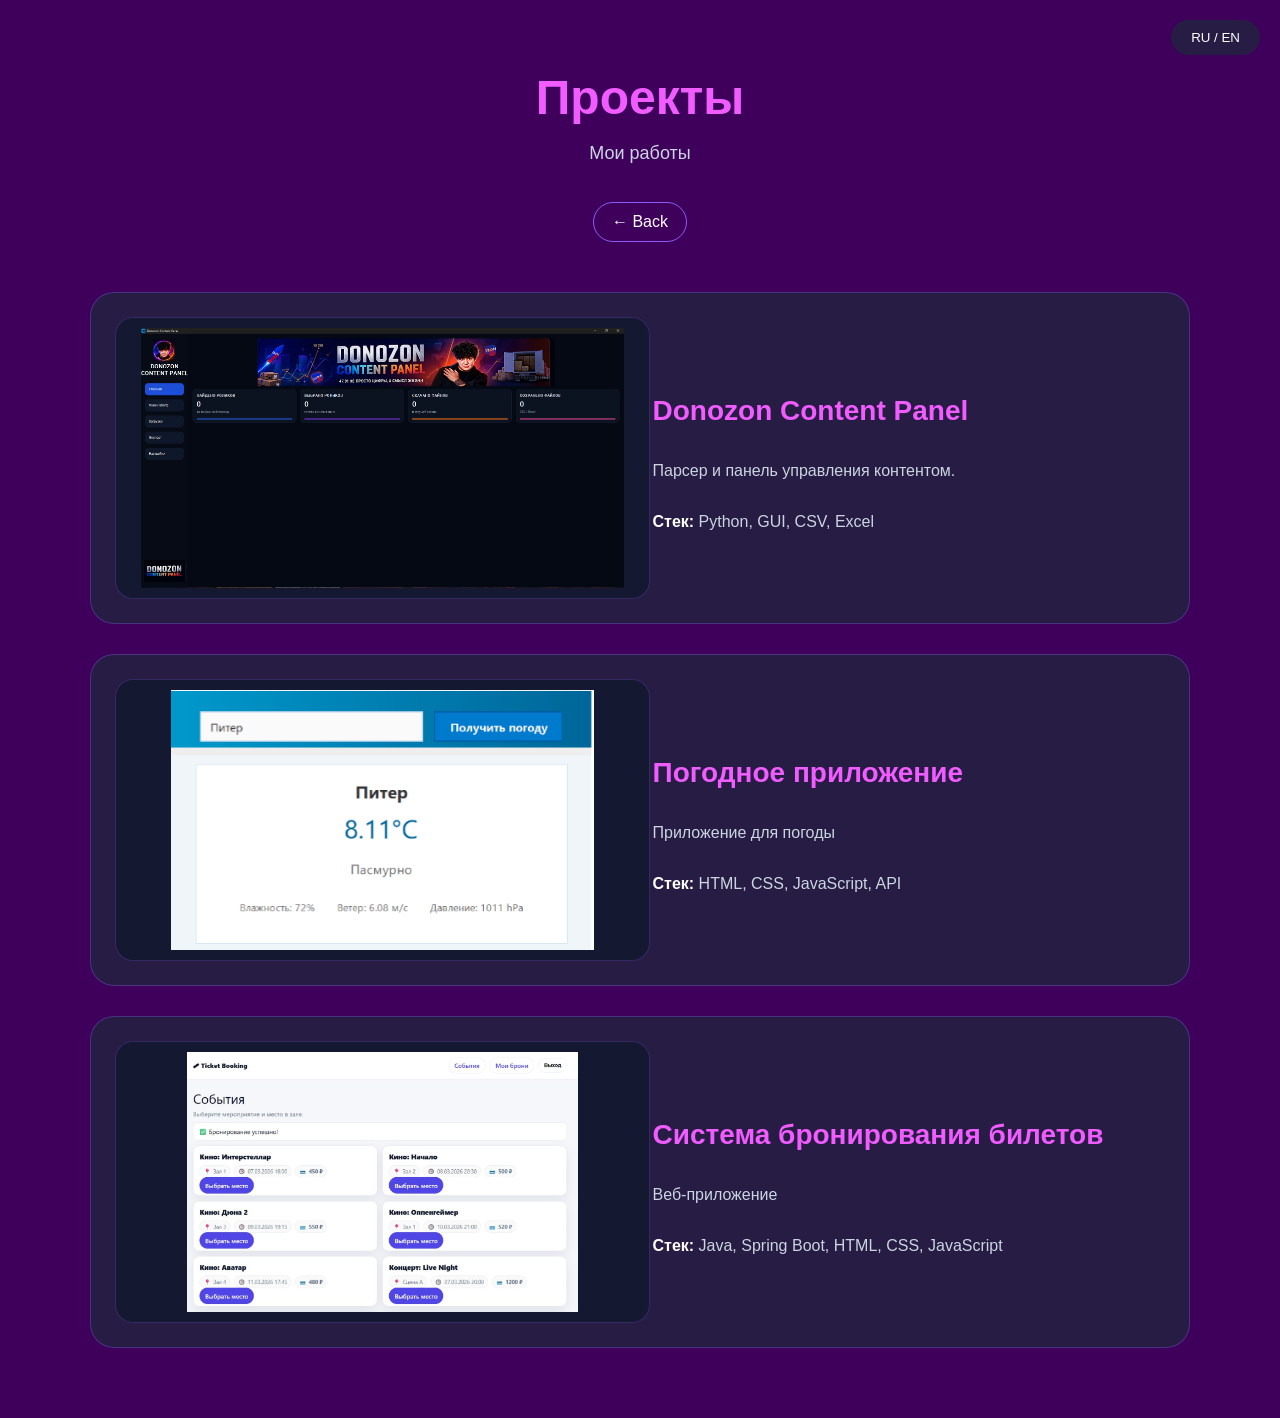
==== projects.html @ 6967c7cb "Rename progect.html to projects.html" ====
<!DOCTYPE html>
<html lang="ru">
<head>
  <meta charset="UTF-8">
  <meta name="viewport" content="width=device-width, initial-scale=1.0">
  <title>Projects</title>

  <link rel="stylesheet" href="style.css">
</head>

<body>

  <!-- КНОПКА ПЕРЕКЛЮЧЕНИЯ -->
  <button class="lang-switch" onclick="switchLang()">RU / EN</button>

  <main class="projects-page">

    <header class="projects-hero">
      <h1 data-ru="Проекты" data-en="Projects">Проекты</h1>
      <p data-ru="Мои работы" data-en="Here are some of my works.">
        Мои работы
      </p>
      <a href="index.html" class="back-btn">← Back</a>
    </header>

    <section class="projects-list">

      <!-- Donozon -->
      <div class="project-card">
        <img src="images/donozon-dashboard.png" alt="Donozon">

        <div class="project-info">
          <h2 
            data-ru="Donozon Content Panel" 
            data-en="Donozon Content Panel">
            Donozon Content Panel
          </h2>

          <p 
            data-ru="Парсер и панель управления контентом. Позволяет искать Shorts, скачивать и экспортировать данные."
            data-en="A content parsing tool developed based on a tutorial. Allows searching for Shorts videos, downloading media, and exporting data to CSV/Excel.">
            Парсер и панель управления контентом.
          </p>

          <p>
            <strong data-ru="Стек:" data-en="Tech stack:">Стек:</strong>
            Python, GUI, CSV, Excel
          </p>
        </div>
      </div>

      <!-- Weather -->
      <div class="project-card">
        <img src="images/weather-app.png" alt="Weather">

        <div class="project-info">
          <h2 
            data-ru="Погодное приложение" 
            data-en="Weather App">
            Погодное приложение
          </h2>

          <p 
            data-ru="Приложение для просмотра погоды через API."
            data-en="A weather application using the OpenWeather API. Displays temperature, weather conditions, humidity and wind speed.">
            Приложение для погоды
          </p>

          <p>
            <strong data-ru="Стек:" data-en="Tech stack:">Стек:</strong>
            HTML, CSS, JavaScript, API
          </p>
        </div>
      </div>

      <!-- Tickets -->
      <div class="project-card">
        <img src="images/ticket-events.png" alt="Tickets">

        <div class="project-info">
          <h2 
            data-ru="Система бронирования билетов" 
            data-en="Ticket Booking System">
            Система бронирования билетов
          </h2>

          <p 
            data-ru="Веб-приложение для выбора событий и бронирования."
            data-en="A web application for browsing events and booking tickets. Includes seat selection and booking logic.">
            Веб-приложение
          </p>

          <p>
            <strong data-ru="Стек:" data-en="Tech stack:">Стек:</strong>
            Java, Spring Boot, HTML, CSS, JavaScript
          </p>
        </div>
      </div>

    </section>

  </main>

  <!-- JS -->
  <script>
    let currentLang = "ru";

    function switchLang() {
      let elements = document.querySelectorAll("[data-ru]");

      elements.forEach(el => {
        el.textContent = el.dataset[currentLang === "ru" ? "en" : "ru"];
      });

      currentLang = currentLang === "ru" ? "en" : "ru";
    }
  </script>

</body>
</html>
---- style.css ----
body {
  margin: 0;
  font-family: 'Inter', sans-serif;
  background: #3f005c;
  color: rgb(236, 92, 255);
}

.container {
  width: 90%;
  max-width: 1000px;
  margin: 60px auto;

  display: grid;
  grid-template-columns: 1fr 1fr;
  gap: 25px;
}

h1 {
  grid-column: 1 / 3;
  text-align: center;
}

.card {
  background: rgba(30, 41, 59, 0.6);
  padding: 20px;
  border-radius: 15px;
  backdrop-filter: blur(10px);
  border-top: 3px solid #3f005c;
  transition: 0.3s;
  display: flex;
  flex-direction: column;
}

.card:hover{
  transform: translateY(-8px) scale(1.02);
  box-shadow: 0 0 20px rgba(139, 92, 246, 0.35);
}

.about-card {
  grid-column: 1 / 2;
}

.stack-card {
    grid-row: span 2;
}

.experience-card {
    grid-column: 1 / 2;
}

.contact-card {
  grid-column: 1 / 3;
  text-align: center;

}

.lang-switch {
  position: fixed;
  top: 20px;
  right: 20px;

  padding: 10px 20px;
  border-radius: 999px;
  border: none;

  background: rgba(30, 41, 59, 0.7);
  color: white;

  cursor: pointer;
}

#en {
  display: none;
}
.tag {
  display: inline-block;
  padding: 12px;
  margin: 5px;
  border-radius: 999px;
  background: rgba(139, 92, 246, 0.35);
  border: 1px solid rgba(139, 92, 246, 0.35);
  transition: 0.6s;
}
.tag:hover {
  transform: translateY(-6px) scale(1.02);
  box-shadow: 0 0 20px rgba(139, 92, 246, 0.35);
}
.hero {
  grid-column: 1 / 3;
  display: flex;
  align-items: center;
  justify-content: space-between;
  gap: 50px;
}

.hero-content {
  display: flex;
  flex-direction: column;
  align-items: flex-start;
  max-width: 500px;
}

.hero{
  background: rgba(30, 41, 59, 0.75);
  border: 1px solid rgba(139, 92, 246, 0.35);
  border-radius: 24px;
  padding: 50px 30px;
  text-align: center;
}
.hero h1 {
  font-size: 56px;
  margin: 10px 0;
}
.hero-label {
  color: #8b5cf6;
  font-weight: 600px;
  letter-spacing: 2px;
  text-transform: uppercase;
}
.hero-text {
  color: #cbd5e1;
  font-size: 20px;
}

.hero-buttons a{
  color: white;
  text-decoration: none;
}
.hero-buttons a{
  padding: 12px;
  display: flex;
  border-radius: 999px;
  background: rgba(139, 92, 246, 0.35);
  border: 1px solid rgba(139, 92, 246, 0.35);
  transition: 0.6s;
}
.hero-buttons a:hover{
  transform: translateY(-6px) scale(1.02);
  box-shadow: 0 0 20px rgba(139, 92, 246, 0.35);
}
.code-particle {
  position: fixed;
  font-size: 12px;
  color: #8b5cf6;
  pointer-events: none;
  animation: fly 0.8s ease-out forwards;
  font-family: monospace;
}
@keyframes fly {
  0% {
    opacity: 1;
    transform: translate(0, 0);
  }
  100% {
    opacity: 0;
    transform: translate(var(--x), var(--y));
  }
}
html{
  scroll-behavior: smooth;
}
@media (max-width: 768px) {
  .container {
    grid-template-columns: 1fr;
  }
}
.projects-page {
  width: 90%;
  max-width: 1100px;
  margin: 70px auto;
}

.projects-hero {
  text-align: center;
  margin-bottom: 50px;
}

.projects-hero h1 {
  font-size: 48px;
  color: #f05cff;
  margin-bottom: 10px;
}

.projects-hero p {
  color: #cbd5e1;
  font-size: 18px;
}
.back-btn {
  display: inline-block;
  margin-top: 20px;
  color: white;
  text-decoration: none;
  border: 1px solid #8b5cf6;
  padding: 10px 18px;
  border-radius: 999px;
  transition: 0.3s;
}

.back-btn:hover {
  background: #8b5cf6;
  transform: translateX(-5px);
}


.projects-list {
  display: flex;
  flex-direction: column;
  gap: 30px;
}


.project-card {
  display: grid;
  grid-template-columns: 1fr 1fr;
  gap: 25px;

  background: rgba(30, 41, 59, 0.7);
  border: 1px solid rgba(139, 92, 246, 0.35);
  border-radius: 24px;
  padding: 24px;

  backdrop-filter: blur(10px);
  transition: 0.3s;
}

.project-card:hover {
  transform: translateY(-6px);
  box-shadow: 0 0 25px rgba(139, 92, 246, 0.35);
}


.project-card img {
  width: 100%;
  height: 260px;
  object-fit: contain;
  background: rgba(15, 23, 42, 0.7);
  padding: 10px;
  border-radius: 18px;
  border: 1px solid rgba(139, 92, 246, 0.25);
}


.project-info {
  display: flex;
  flex-direction: column;
  justify-content: center;
}

.project-info h2 {
  color: #f05cff;
  font-size: 28px;
  margin-bottom: 15px;
}

.project-info p {
  color: #cbd5e1;
  line-height: 1.6;
  font-size: 16px;
  margin-bottom: 10px;
}

.project-info strong {
  color: white;
}


@media (max-width: 768px) {
  .project-card {
    grid-template-columns: 1fr;
  }

  .project-card img {
    height: 200px;
  }
}

.hero {
  grid-column: 1 / 3;
  display: flex;
  align-items: center;
  justify-content: space-between;
  gap: 40px;
}

.hero-content {
  display: flex;
  flex-direction: column;
  align-items: flex-start;
}

.hero-buttons {
  display: flex;
  gap: 15px;
  margin-top: 15px;
}
.hero-image img {
  width: 180px;
  height: 180px;

  object-fit: cover;
  border-radius: 50%;

  border: 3px solid #8b5cf6;
  box-shadow: 0 0 30px rgba(139, 92, 246, 0.4);
}
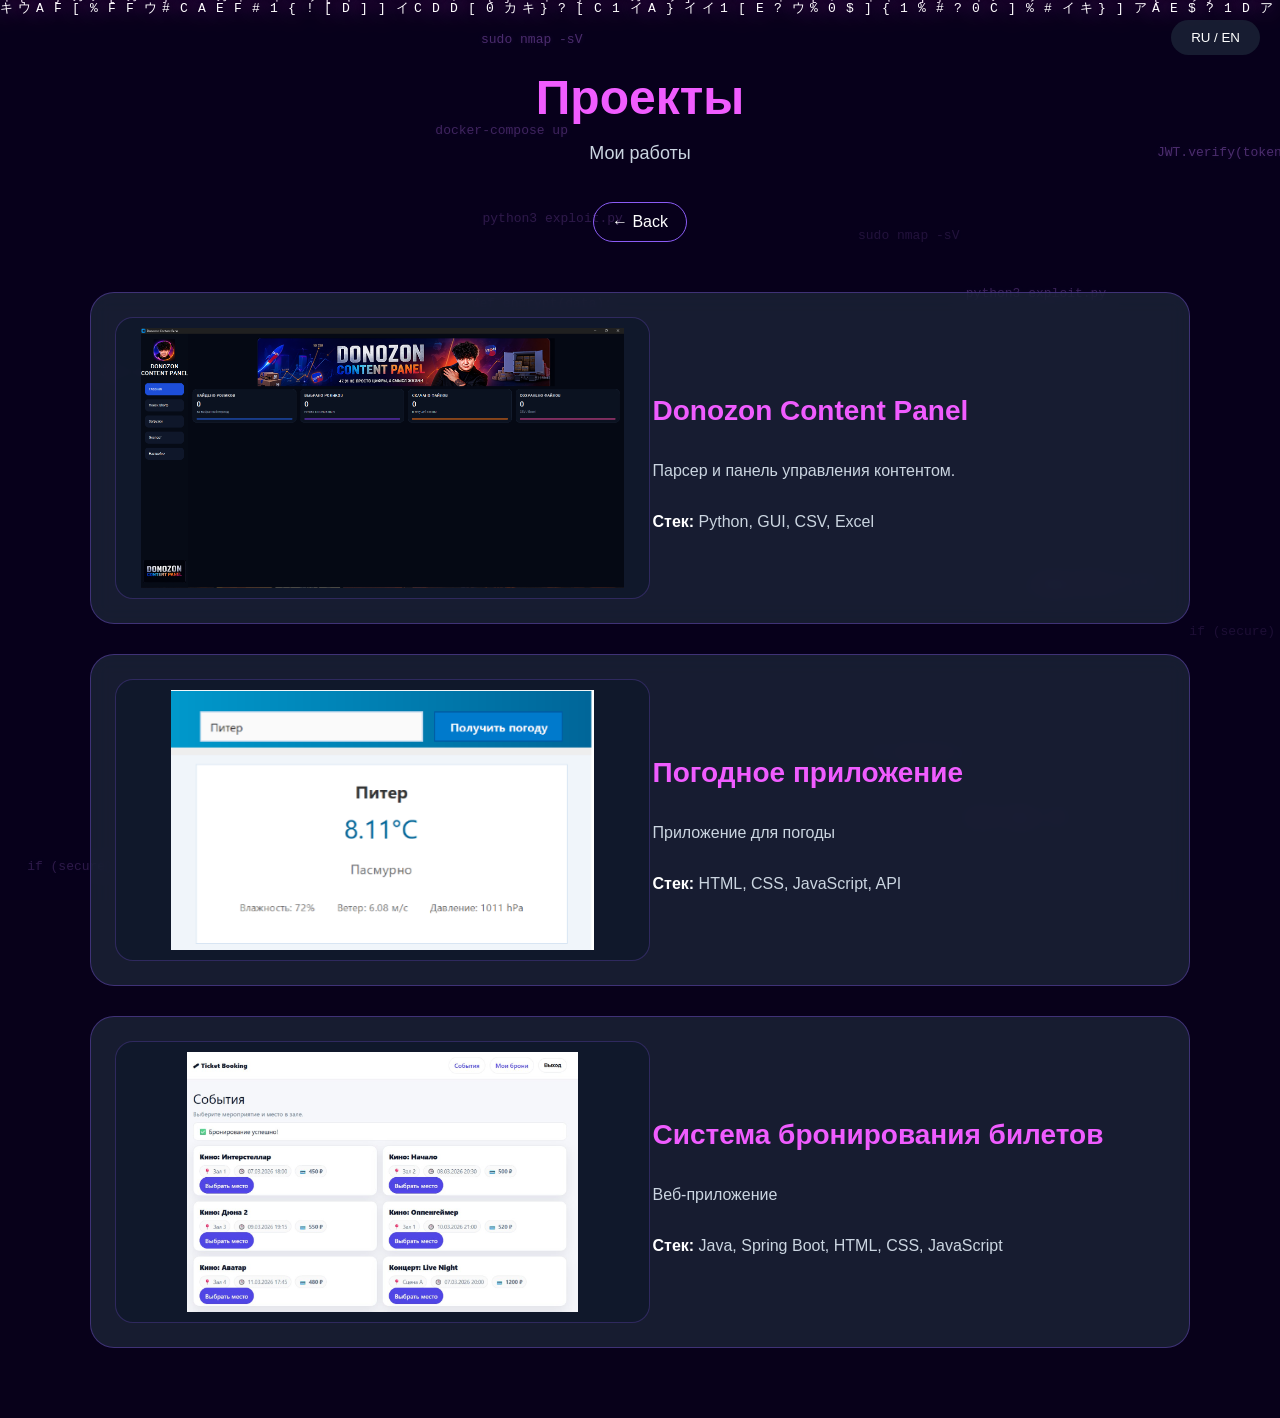
==== commit 8386a96b: "Add files via upload" ====
--- a/projects.html
+++ b/projects.html
@@ -10,7 +10,6 @@
 
 <body>
 
-  <!-- КНОПКА ПЕРЕКЛЮЧЕНИЯ -->
   <button class="lang-switch" onclick="switchLang()">RU / EN</button>
 
   <main class="projects-page">
@@ -25,7 +24,6 @@
 
     <section class="projects-list">
 
-      <!-- Donozon -->
       <div class="project-card">
         <img src="images/donozon-dashboard.png" alt="Donozon">
 
@@ -49,7 +47,6 @@
         </div>
       </div>
 
-      <!-- Weather -->
       <div class="project-card">
         <img src="images/weather-app.png" alt="Weather">
 
@@ -73,7 +70,6 @@
         </div>
       </div>
 
-      <!-- Tickets -->
       <div class="project-card">
         <img src="images/ticket-events.png" alt="Tickets">
 
@@ -101,7 +97,6 @@
 
   </main>
 
-  <!-- JS -->
   <script>
     let currentLang = "ru";
 
@@ -115,6 +110,8 @@
       currentLang = currentLang === "ru" ? "en" : "ru";
     }
   </script>
-
+<canvas id = "canvas-matrix"></canvas>
+<canvas id = "canvas-waves"></canvas>
+<script src="script.js"></script>
 </body>
-</html>
+</html>
--- a/style.css
+++ b/style.css
@@ -1,7 +1,7 @@
 body {
   margin: 0;
   font-family: 'Inter', sans-serif;
-  background: #3f005c;
+  background: #08011a;
   color: rgb(236, 92, 255);
 }
 
@@ -302,4 +302,12 @@
 
   border: 3px solid #8b5cf6;
   box-shadow: 0 0 30px rgba(139, 92, 246, 0.4);
+}
+#canvas-matrix, #canvas-waves {
+  position: fixed;
+  top: 0;
+  left: 0;
+  width: 100%;
+  height: 100%;
+  z-index: -1;
 }
